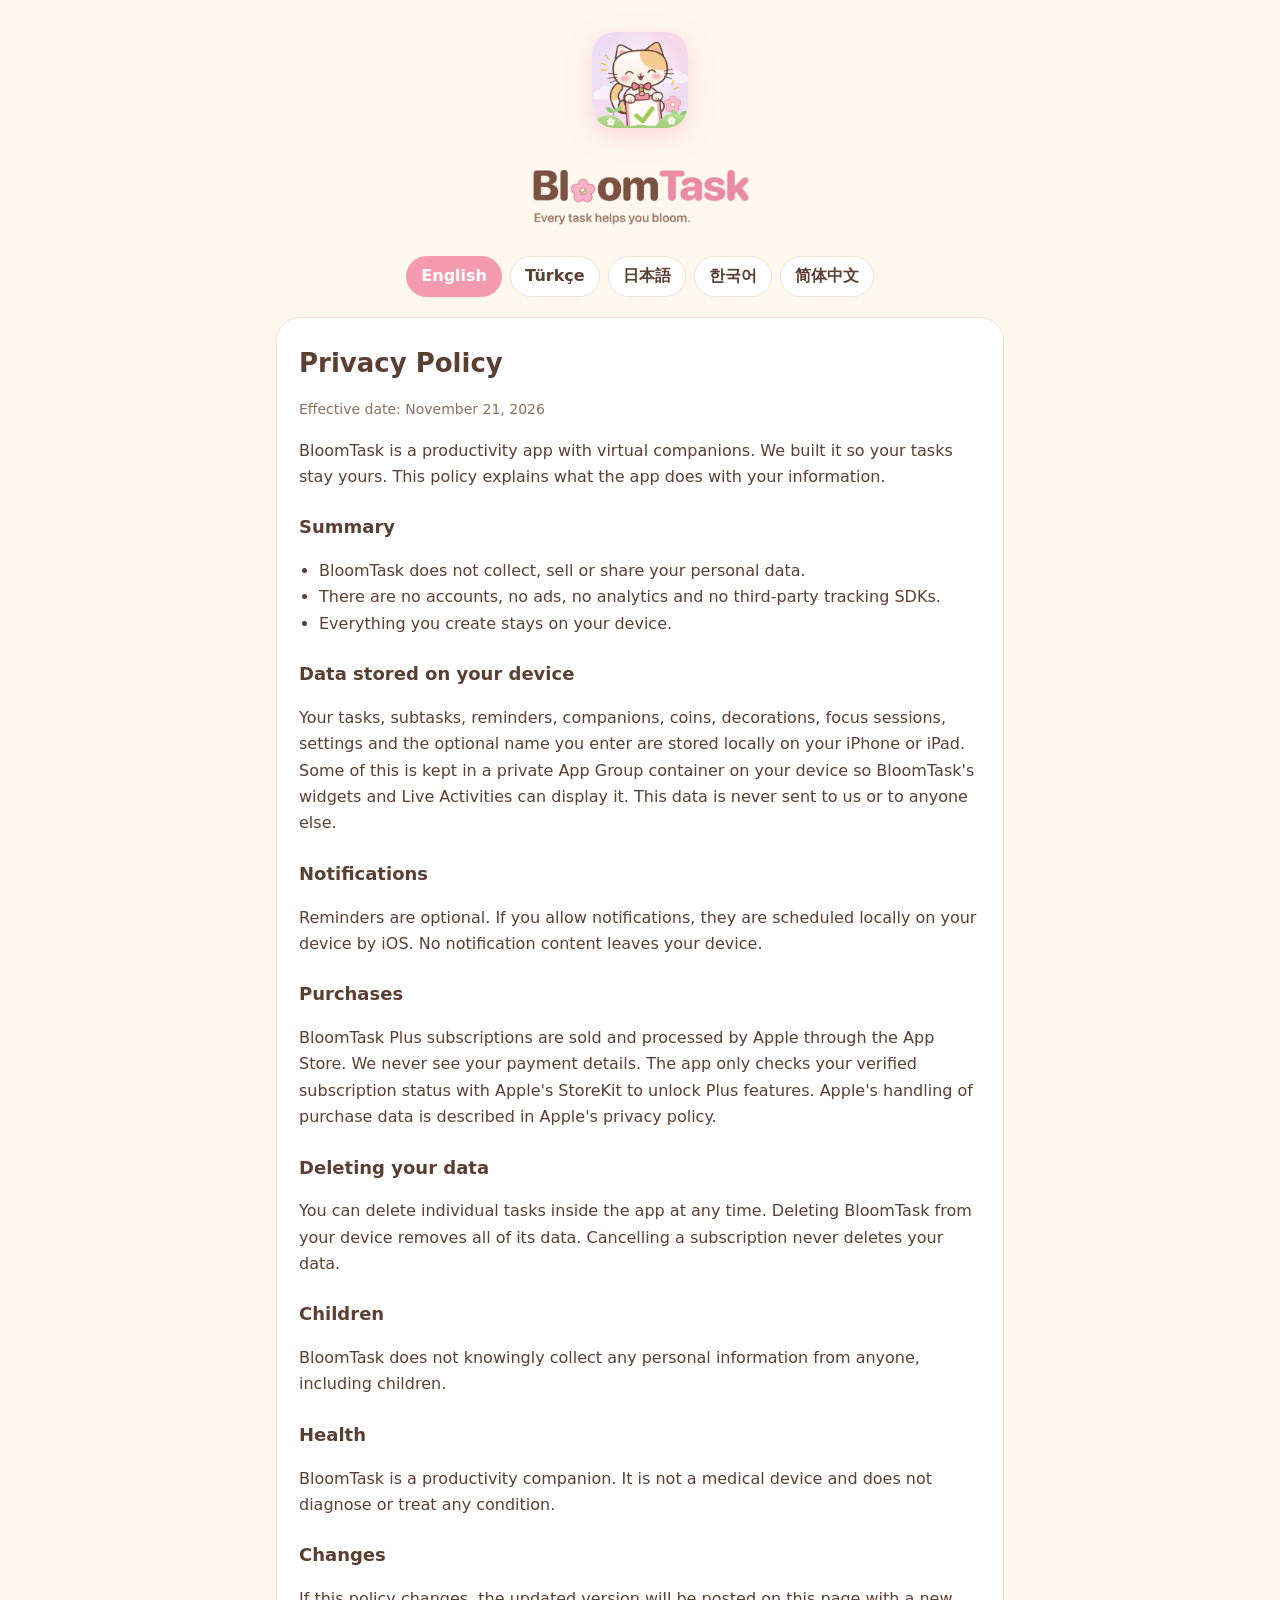
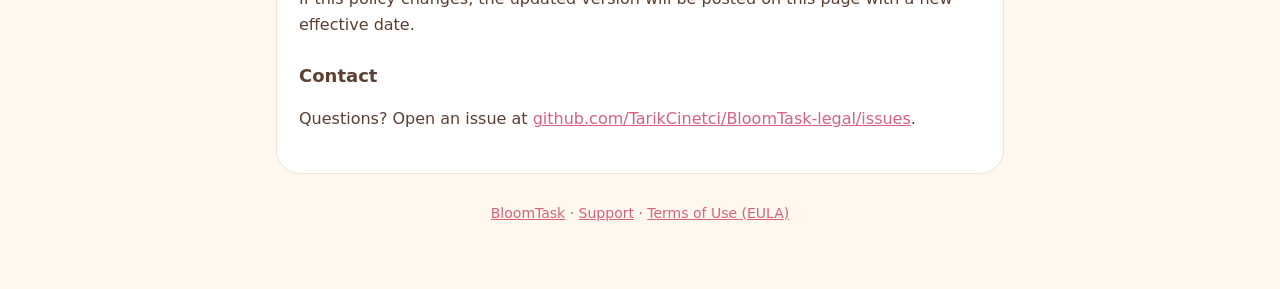
==== privacy.html @ 0ed3ac55 "Privacy policy and support pages Co-Authored-By: Claude Opus 5.5 <noreply@anthropic.com>" ====
<!doctype html>
<html lang="en">
<head>
<meta charset="utf-8">
<meta name="viewport" content="width=device-width, initial-scale=1">
<title>BloomTask Privacy Policy</title>
<meta name="description" content="Privacy Policy for the BloomTask iOS app.">
<link rel="icon" href="icon.png">
<link rel="stylesheet" href="style.css">
<noscript><style>section.lang{display:block;margin-bottom:16px}</style></noscript>
</head>
<body>
<main>
<header>
  <img class="icon" src="icon.png" alt="BloomTask app icon">
  <img class="mark" src="wordmark.png" alt="BloomTask">
</header>
<nav class="langs">
  <a href="#en">English</a><a href="#tr">Türkçe</a><a href="#ja">日本語</a><a href="#ko">한국어</a><a href="#zh">简体中文</a>
</nav>

<section class="lang" id="en">
<h1>Privacy Policy</h1>
<p class="muted">Effective date: November 21, 2026</p>
<p>BloomTask is a productivity app with virtual companions. We built it so your tasks stay yours. This policy explains what the app does with your information.</p>
<h2>Summary</h2>
<ul>
<li>BloomTask does not collect, sell or share your personal data.</li>
<li>There are no accounts, no ads, no analytics and no third-party tracking SDKs.</li>
<li>Everything you create stays on your device.</li>
</ul>
<h2>Data stored on your device</h2>
<p>Your tasks, subtasks, reminders, companions, coins, decorations, focus sessions, settings and the optional name you enter are stored locally on your iPhone or iPad. Some of this is kept in a private App Group container on your device so BloomTask's widgets and Live Activities can display it. This data is never sent to us or to anyone else.</p>
<h2>Notifications</h2>
<p>Reminders are optional. If you allow notifications, they are scheduled locally on your device by iOS. No notification content leaves your device.</p>
<h2>Purchases</h2>
<p>BloomTask Plus subscriptions are sold and processed by Apple through the App Store. We never see your payment details. The app only checks your verified subscription status with Apple's StoreKit to unlock Plus features. Apple's handling of purchase data is described in Apple's privacy policy.</p>
<h2>Deleting your data</h2>
<p>You can delete individual tasks inside the app at any time. Deleting BloomTask from your device removes all of its data. Cancelling a subscription never deletes your data.</p>
<h2>Children</h2>
<p>BloomTask does not knowingly collect any personal information from anyone, including children.</p>
<h2>Health</h2>
<p>BloomTask is a productivity companion. It is not a medical device and does not diagnose or treat any condition.</p>
<h2>Changes</h2>
<p>If this policy changes, the updated version will be posted on this page with a new effective date.</p>
<h2>Contact</h2>
<p>Questions? Open an issue at <a href="https://github.com/TarikCinetci/BloomTask-legal/issues">github.com/TarikCinetci/BloomTask-legal/issues</a>.</p>
</section>

<section class="lang" id="tr">
<h1>Gizlilik Politikası</h1>
<p class="muted">Yürürlük tarihi: 21 Kasım 2026</p>
<p>BloomTask, sevimli dostlarla birlikte kullanılan bir üretkenlik uygulamasıdır. Görevlerin sadece sana ait kalsın diye tasarlandı. Bu politika, uygulamanın bilgilerinle ne yaptığını açıklar.</p>
<h2>Özet</h2>
<ul>
<li>BloomTask kişisel verilerini toplamaz, satmaz ve kimseyle paylaşmaz.</li>
<li>Hesap, reklam, analitik ya da üçüncü taraf izleme aracı yoktur.</li>
<li>Oluşturduğun her şey cihazında kalır.</li>
</ul>
<h2>Cihazında saklanan veriler</h2>
<p>Görevlerin, alt görevlerin, hatırlatmaların, dostların, altınların, dekorasyonların, odak seansların, ayarların ve isteğe bağlı olarak girdiğin isim iPhone ya da iPad'inde yerel olarak saklanır. Bunların bir kısmı, BloomTask widget'ları ve Canlı Etkinlikleri gösterebilsin diye cihazındaki özel bir App Group alanında tutulur. Bu veriler bize ya da başka birine asla gönderilmez.</p>
<h2>Bildirimler</h2>
<p>Hatırlatmalar isteğe bağlıdır. Bildirimlere izin verirsen iOS bunları cihazında yerel olarak planlar. Bildirim içerikleri cihazından çıkmaz.</p>
<h2>Satın alımlar</h2>
<p>BloomTask Plus abonelikleri Apple tarafından App Store üzerinden satılır ve işlenir. Ödeme bilgilerini hiçbir zaman görmeyiz. Uygulama, Plus özelliklerini açmak için yalnızca Apple StoreKit üzerinden doğrulanmış abonelik durumunu kontrol eder. Apple'ın satın alma verilerini nasıl işlediği Apple'ın gizlilik politikasında açıklanmıştır.</p>
<h2>Verilerini silmek</h2>
<p>Görevleri uygulama içinden istediğin zaman silebilirsin. BloomTask'ı cihazından silmek tüm verilerini kaldırır. Aboneliği iptal etmek verilerini asla silmez.</p>
<h2>Çocuklar</h2>
<p>BloomTask, çocuklar dahil hiç kimseden bilerek kişisel bilgi toplamaz.</p>
<h2>Sağlık</h2>
<p>BloomTask bir üretkenlik yardımcısıdır. Tıbbi bir cihaz değildir ve herhangi bir durumu teşhis etmez ya da tedavi etmez.</p>
<h2>Değişiklikler</h2>
<p>Bu politika değişirse güncel hali yeni yürürlük tarihiyle bu sayfada yayınlanır.</p>
<h2>İletişim</h2>
<p>Sorun mu var? <a href="https://github.com/TarikCinetci/BloomTask-legal/issues">github.com/TarikCinetci/BloomTask-legal/issues</a> adresinden bize yazabilirsin.</p>
</section>

<section class="lang" id="ja">
<h1>プライバシーポリシー</h1>
<p class="muted">施行日：2026年11月21日</p>
<p>BloomTaskは、かわいい仲間と一緒に使うタスク管理アプリです。あなたのタスクがあなただけのものであるように作られています。このポリシーでは、アプリがあなたの情報をどのように扱うかを説明します。</p>
<h2>概要</h2>
<ul>
<li>BloomTaskは個人データを収集・販売・共有しません。</li>
<li>アカウント、広告、解析ツール、第三者のトラッキングSDKはありません。</li>
<li>作成したものはすべてあなたのデバイスに保存されます。</li>
</ul>
<h2>デバイスに保存されるデータ</h2>
<p>タスク、サブタスク、リマインダー、仲間、コイン、デコレーション、集中セッション、設定、任意で入力したお名前は、iPhoneまたはiPadにローカル保存されます。一部のデータは、ウィジェットやライブアクティビティで表示するため、デバイス内の非公開App Group領域に保存されます。これらのデータが私たちや第三者に送信されることはありません。</p>
<h2>通知</h2>
<p>リマインダーは任意です。通知を許可した場合、iOSがデバイス上でローカルに予約します。通知の内容がデバイスの外に出ることはありません。</p>
<h2>購入</h2>
<p>BloomTask Plusのサブスクリプションは、AppleがApp Storeを通じて販売・処理します。私たちが支払い情報を見ることはありません。アプリはPlus機能を有効にするため、AppleのStoreKitで確認済みのサブスクリプション状態のみを参照します。購入データの取り扱いについてはAppleのプライバシーポリシーをご覧ください。</p>
<h2>データの削除</h2>
<p>タスクはアプリ内でいつでも削除できます。BloomTaskをデバイスから削除すると、すべてのデータが消去されます。サブスクリプションを解約してもデータが削除されることはありません。</p>
<h2>お子さまについて</h2>
<p>BloomTaskは、お子さまを含め、どなたからも意図的に個人情報を収集することはありません。</p>
<h2>健康について</h2>
<p>BloomTaskは生産性をサポートするアプリです。医療機器ではなく、いかなる症状の診断や治療も行いません。</p>
<h2>変更について</h2>
<p>本ポリシーを変更する場合は、新しい施行日とともにこのページで公開します。</p>
<h2>お問い合わせ</h2>
<p>ご質問は <a href="https://github.com/TarikCinetci/BloomTask-legal/issues">github.com/TarikCinetci/BloomTask-legal/issues</a> までお寄せください。</p>
</section>

<section class="lang" id="ko">
<h1>개인정보 처리방침</h1>
<p class="muted">시행일: 2026년 11월 21일</p>
<p>BloomTask는 귀여운 친구들과 함께하는 생산성 앱입니다. 여러분의 할 일이 오직 여러분의 것으로 남도록 만들었습니다. 이 방침은 앱이 여러분의 정보를 어떻게 다루는지 설명합니다.</p>
<h2>요약</h2>
<ul>
<li>BloomTask는 개인정보를 수집, 판매 또는 공유하지 않습니다.</li>
<li>계정, 광고, 분석 도구, 제3자 추적 SDK가 없습니다.</li>
<li>여러분이 만든 모든 것은 기기에 저장됩니다.</li>
</ul>
<h2>기기에 저장되는 데이터</h2>
<p>할 일, 하위 할 일, 알림, 친구, 코인, 장식, 집중 세션, 설정, 선택적으로 입력한 이름은 iPhone 또는 iPad에 로컬로 저장됩니다. 일부 데이터는 위젯과 실시간 현황에 표시할 수 있도록 기기 내 비공개 App Group 공간에 보관됩니다. 이 데이터는 저희나 다른 누구에게도 전송되지 않습니다.</p>
<h2>알림</h2>
<p>알림은 선택 사항입니다. 알림을 허용하면 iOS가 기기에서 로컬로 예약합니다. 알림 내용은 기기 밖으로 나가지 않습니다.</p>
<h2>구매</h2>
<p>BloomTask Plus 구독은 Apple이 App Store를 통해 판매하고 처리합니다. 저희는 결제 정보를 볼 수 없습니다. 앱은 Plus 기능을 활성화하기 위해 Apple StoreKit에서 확인된 구독 상태만 확인합니다. 구매 데이터 처리에 관한 내용은 Apple의 개인정보 처리방침을 참고하세요.</p>
<h2>데이터 삭제</h2>
<p>할 일은 앱에서 언제든지 삭제할 수 있습니다. 기기에서 BloomTask를 삭제하면 모든 데이터가 지워집니다. 구독을 해지해도 데이터는 삭제되지 않습니다.</p>
<h2>아동</h2>
<p>BloomTask는 아동을 포함한 누구로부터도 고의로 개인정보를 수집하지 않습니다.</p>
<h2>건강</h2>
<p>BloomTask는 생산성 도우미 앱입니다. 의료기기가 아니며 어떠한 상태도 진단하거나 치료하지 않습니다.</p>
<h2>변경 사항</h2>
<p>이 방침이 변경되면 새로운 시행일과 함께 이 페이지에 게시됩니다.</p>
<h2>문의</h2>
<p>궁금한 점은 <a href="https://github.com/TarikCinetci/BloomTask-legal/issues">github.com/TarikCinetci/BloomTask-legal/issues</a>에 남겨 주세요.</p>
</section>

<section class="lang" id="zh">
<h1>隐私政策</h1>
<p class="muted">生效日期：2026年11月21日</p>
<p>BloomTask 是一款与可爱伙伴一起使用的效率应用。我们的设计初衷是让你的任务只属于你。本政策说明应用如何处理你的信息。</p>
<h2>概要</h2>
<ul>
<li>BloomTask 不会收集、出售或分享你的个人数据。</li>
<li>没有账号、广告、数据分析工具或第三方追踪 SDK。</li>
<li>你创建的一切都保存在你的设备上。</li>
</ul>
<h2>存储在设备上的数据</h2>
<p>你的任务、子任务、提醒、伙伴、金币、装饰、专注记录、设置以及你可选填写的名字，均存储在你的 iPhone 或 iPad 本地。其中部分数据保存在设备内私有的 App Group 空间中，以便小组件和实时活动显示。这些数据绝不会发送给我们或任何其他人。</p>
<h2>通知</h2>
<p>提醒是可选的。如果你允许通知，iOS 会在你的设备上本地安排通知。通知内容不会离开你的设备。</p>
<h2>购买</h2>
<p>BloomTask Plus 订阅由 Apple 通过 App Store 销售和处理。我们无法看到你的付款信息。应用仅通过 Apple 的 StoreKit 查询已验证的订阅状态，以解锁 Plus 功能。关于购买数据的处理，请参阅 Apple 的隐私政策。</p>
<h2>删除数据</h2>
<p>你可以随时在应用内删除任务。从设备上删除 BloomTask 将清除其全部数据。取消订阅绝不会删除你的数据。</p>
<h2>儿童</h2>
<p>BloomTask 不会有意收集任何人（包括儿童）的个人信息。</p>
<h2>健康</h2>
<p>BloomTask 是一款效率辅助应用，不是医疗器械，也不会诊断或治疗任何病症。</p>
<h2>变更</h2>
<p>如本政策有变更，更新后的版本将连同新的生效日期发布在本页面。</p>
<h2>联系我们</h2>
<p>如有疑问，请前往 <a href="https://github.com/TarikCinetci/BloomTask-legal/issues">github.com/TarikCinetci/BloomTask-legal/issues</a> 提交问题。</p>
</section>

<footer><a href="index.html">BloomTask</a> · <a href="support.html">Support</a> · <a href="https://www.apple.com/legal/internet-services/itunes/dev/stdeula/">Terms of Use (EULA)</a></footer>
</main>
<script src="lang.js"></script>
</body>
</html>
---- style.css ----
:root{--bg:#FFF8EF;--card:#FFFFFF;--ink:#5B3F33;--soft:#8A6F62;--pink:#F59BB0;--peach:#FFD9B8;--line:#F1E2D3}
@media (prefers-color-scheme:dark){:root{--bg:#2A201C;--card:#352925;--ink:#FBEDE2;--soft:#D8C2B4;--line:#4A3A33}}
*{box-sizing:border-box}
body{margin:0;background:var(--bg);color:var(--ink);font:16px/1.65 ui-rounded,"SF Pro Rounded",-apple-system,"Hiragino Maru Gothic ProN","Apple SD Gothic Neo","PingFang SC",system-ui,sans-serif}
main{max-width:760px;margin:0 auto;padding:32px 16px 64px}
header{text-align:center;margin-bottom:20px}
header img.icon{width:96px;height:96px;border-radius:22px;box-shadow:0 8px 24px rgba(245,155,176,.35)}
header img.mark{display:block;width:240px;max-width:70%;margin:12px auto 0}
nav.langs{display:flex;flex-wrap:wrap;gap:8px;justify-content:center;margin:20px 0}
nav.langs a{padding:6px 14px;border-radius:999px;background:var(--card);border:1.5px solid var(--line);color:var(--ink);text-decoration:none;font-weight:600}
nav.langs a.on{background:var(--pink);border-color:var(--pink);color:#fff}
section.lang{display:none;background:var(--card);border:1.5px solid var(--line);border-radius:24px;padding:24px 22px}
section.lang.on{display:block}
h1{font-size:26px;margin:0 0 4px}
h2{font-size:18px;margin:22px 0 6px}
p,li{color:var(--ink)}
.muted{color:var(--soft);font-size:14px}
a{color:#D9607E}
ul{padding-left:20px}
footer{text-align:center;margin-top:28px;font-size:14px;color:var(--soft)}
.cards{display:grid;gap:12px;grid-template-columns:repeat(auto-fit,minmax(200px,1fr));margin-top:16px}
.cards a{display:block;background:var(--card);border:1.5px solid var(--line);border-radius:20px;padding:18px;text-decoration:none;color:var(--ink);font-weight:700;text-align:center}
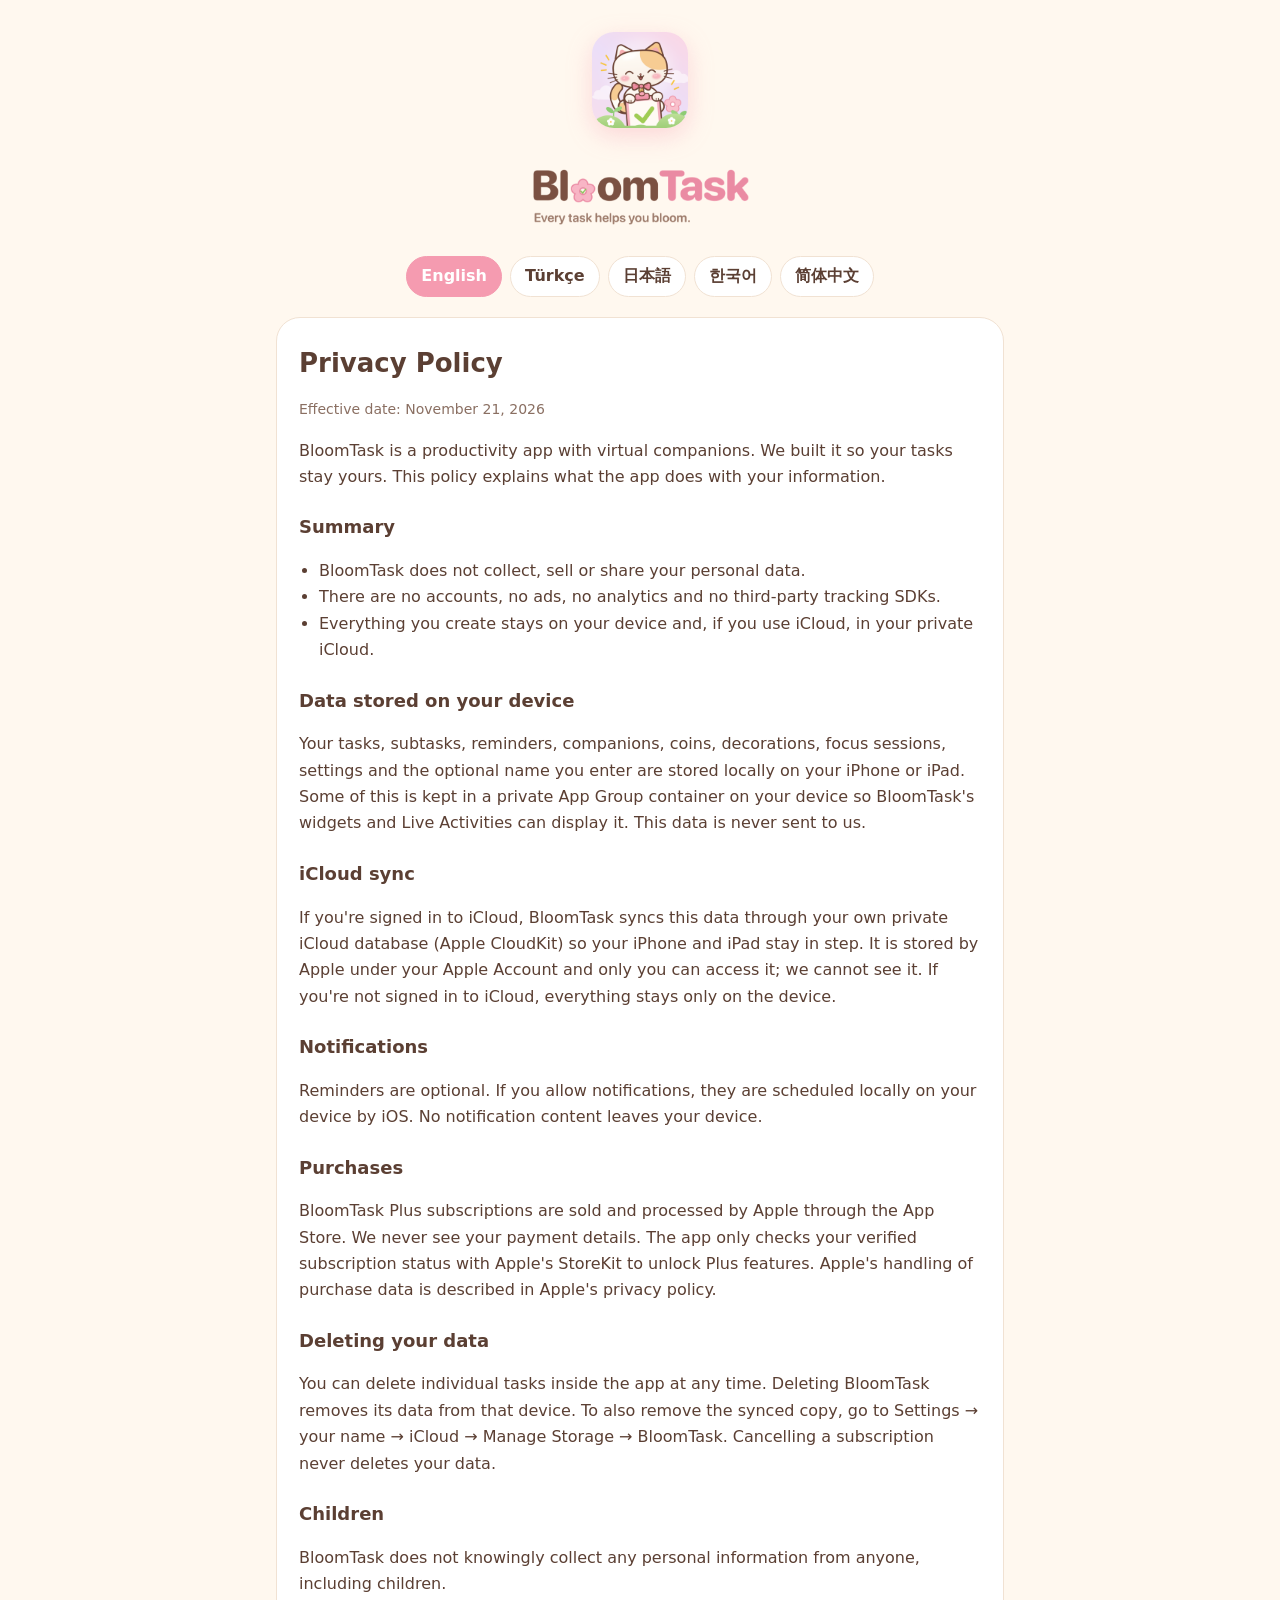
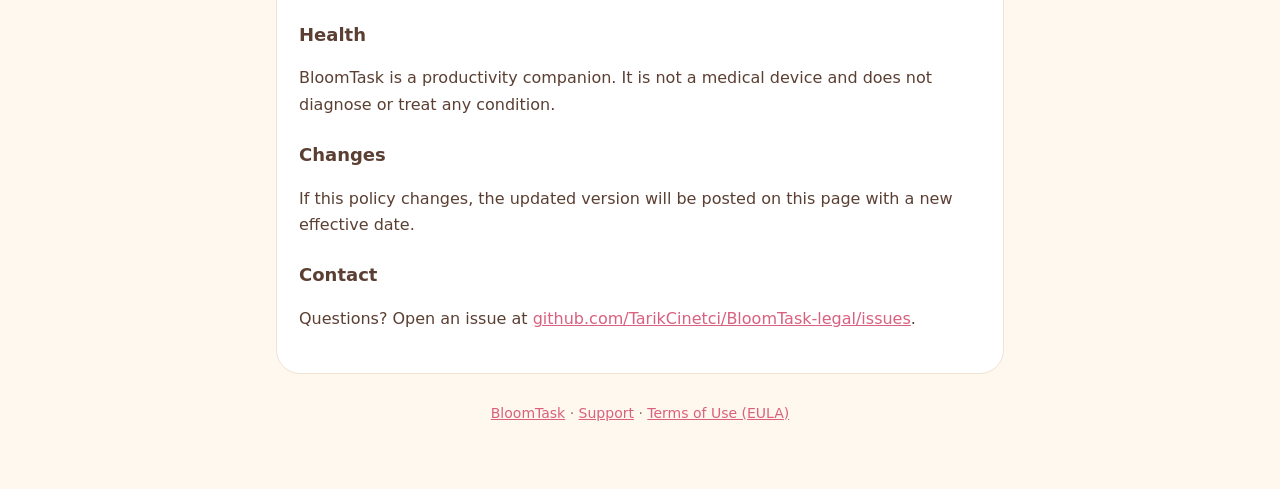
==== commit f8d3cd01: "Privacy & Support: iCloud sync Co-Authored-By: Claude Opus 5.5 <noreply@anthropic.com>" ====
--- a/privacy.html
+++ b/privacy.html
@@ -27,16 +27,18 @@
 <ul>
 <li>BloomTask does not collect, sell or share your personal data.</li>
 <li>There are no accounts, no ads, no analytics and no third-party tracking SDKs.</li>
-<li>Everything you create stays on your device.</li>
+<li>Everything you create stays on your device and, if you use iCloud, in your private iCloud.</li>
 </ul>
 <h2>Data stored on your device</h2>
-<p>Your tasks, subtasks, reminders, companions, coins, decorations, focus sessions, settings and the optional name you enter are stored locally on your iPhone or iPad. Some of this is kept in a private App Group container on your device so BloomTask's widgets and Live Activities can display it. This data is never sent to us or to anyone else.</p>
+<p>Your tasks, subtasks, reminders, companions, coins, decorations, focus sessions, settings and the optional name you enter are stored locally on your iPhone or iPad. Some of this is kept in a private App Group container on your device so BloomTask's widgets and Live Activities can display it. This data is never sent to us.</p>
+<h2>iCloud sync</h2>
+<p>If you're signed in to iCloud, BloomTask syncs this data through your own private iCloud database (Apple CloudKit) so your iPhone and iPad stay in step. It is stored by Apple under your Apple Account and only you can access it; we cannot see it. If you're not signed in to iCloud, everything stays only on the device.</p>
 <h2>Notifications</h2>
 <p>Reminders are optional. If you allow notifications, they are scheduled locally on your device by iOS. No notification content leaves your device.</p>
 <h2>Purchases</h2>
 <p>BloomTask Plus subscriptions are sold and processed by Apple through the App Store. We never see your payment details. The app only checks your verified subscription status with Apple's StoreKit to unlock Plus features. Apple's handling of purchase data is described in Apple's privacy policy.</p>
 <h2>Deleting your data</h2>
-<p>You can delete individual tasks inside the app at any time. Deleting BloomTask from your device removes all of its data. Cancelling a subscription never deletes your data.</p>
+<p>You can delete individual tasks inside the app at any time. Deleting BloomTask removes its data from that device. To also remove the synced copy, go to Settings → your name → iCloud → Manage Storage → BloomTask. Cancelling a subscription never deletes your data.</p>
 <h2>Children</h2>
 <p>BloomTask does not knowingly collect any personal information from anyone, including children.</p>
 <h2>Health</h2>
@@ -55,16 +57,18 @@
 <ul>
 <li>BloomTask kişisel verilerini toplamaz, satmaz ve kimseyle paylaşmaz.</li>
 <li>Hesap, reklam, analitik ya da üçüncü taraf izleme aracı yoktur.</li>
-<li>Oluşturduğun her şey cihazında kalır.</li>
+<li>Oluşturduğun her şey cihazında, iCloud kullanıyorsan özel iCloud alanında kalır.</li>
 </ul>
 <h2>Cihazında saklanan veriler</h2>
-<p>Görevlerin, alt görevlerin, hatırlatmaların, dostların, altınların, dekorasyonların, odak seansların, ayarların ve isteğe bağlı olarak girdiğin isim iPhone ya da iPad'inde yerel olarak saklanır. Bunların bir kısmı, BloomTask widget'ları ve Canlı Etkinlikleri gösterebilsin diye cihazındaki özel bir App Group alanında tutulur. Bu veriler bize ya da başka birine asla gönderilmez.</p>
+<p>Görevlerin, alt görevlerin, hatırlatmaların, dostların, altınların, dekorasyonların, odak seansların, ayarların ve isteğe bağlı olarak girdiğin isim iPhone ya da iPad'inde yerel olarak saklanır. Bunların bir kısmı, BloomTask widget'ları ve Canlı Etkinlikleri gösterebilsin diye cihazındaki özel bir App Group alanında tutulur. Bu veriler asla bize gönderilmez.</p>
+<h2>iCloud eşitleme</h2>
+<p>iCloud'a giriş yaptıysan BloomTask bu verileri, iPhone ve iPad'in aynı kalsın diye kendi özel iCloud veritabanın (Apple CloudKit) üzerinden eşitler. Veriler Apple tarafından senin Apple Hesabın altında saklanır ve yalnızca sen erişebilirsin; biz göremeyiz. iCloud'a giriş yapmadıysan her şey yalnızca cihazında kalır.</p>
 <h2>Bildirimler</h2>
 <p>Hatırlatmalar isteğe bağlıdır. Bildirimlere izin verirsen iOS bunları cihazında yerel olarak planlar. Bildirim içerikleri cihazından çıkmaz.</p>
 <h2>Satın alımlar</h2>
 <p>BloomTask Plus abonelikleri Apple tarafından App Store üzerinden satılır ve işlenir. Ödeme bilgilerini hiçbir zaman görmeyiz. Uygulama, Plus özelliklerini açmak için yalnızca Apple StoreKit üzerinden doğrulanmış abonelik durumunu kontrol eder. Apple'ın satın alma verilerini nasıl işlediği Apple'ın gizlilik politikasında açıklanmıştır.</p>
 <h2>Verilerini silmek</h2>
-<p>Görevleri uygulama içinden istediğin zaman silebilirsin. BloomTask'ı cihazından silmek tüm verilerini kaldırır. Aboneliği iptal etmek verilerini asla silmez.</p>
+<p>Görevleri uygulama içinden istediğin zaman silebilirsin. BloomTask'ı silmek verilerini o cihazdan kaldırır. Eşitlenen kopyayı da silmek için Ayarlar → adın → iCloud → Depolamayı Yönet → BloomTask yolunu izle. Aboneliği iptal etmek verilerini asla silmez.</p>
 <h2>Çocuklar</h2>
 <p>BloomTask, çocuklar dahil hiç kimseden bilerek kişisel bilgi toplamaz.</p>
 <h2>Sağlık</h2>
@@ -83,16 +87,18 @@
 <ul>
 <li>BloomTaskは個人データを収集・販売・共有しません。</li>
 <li>アカウント、広告、解析ツール、第三者のトラッキングSDKはありません。</li>
-<li>作成したものはすべてあなたのデバイスに保存されます。</li>
+<li>作成したものはすべてあなたのデバイスと、iCloudを使う場合はあなたの非公開iCloudに保存されます。</li>
 </ul>
 <h2>デバイスに保存されるデータ</h2>
-<p>タスク、サブタスク、リマインダー、仲間、コイン、デコレーション、集中セッション、設定、任意で入力したお名前は、iPhoneまたはiPadにローカル保存されます。一部のデータは、ウィジェットやライブアクティビティで表示するため、デバイス内の非公開App Group領域に保存されます。これらのデータが私たちや第三者に送信されることはありません。</p>
+<p>タスク、サブタスク、リマインダー、仲間、コイン、デコレーション、集中セッション、設定、任意で入力したお名前は、iPhoneまたはiPadにローカル保存されます。一部のデータは、ウィジェットやライブアクティビティで表示するため、デバイス内の非公開App Group領域に保存されます。これらのデータが私たちに送信されることはありません。</p>
+<h2>iCloud同期</h2>
+<p>iCloudにサインインしている場合、BloomTaskはiPhoneとiPadをそろえるため、あなた専用の非公開iCloudデータベース（Apple CloudKit）でこのデータを同期します。データはあなたのApple Accountのもとで Appleに保管され、アクセスできるのはあなただけです。私たちが見ることはできません。iCloudにサインインしていない場合、データはデバイスの中だけに保存されます。</p>
 <h2>通知</h2>
 <p>リマインダーは任意です。通知を許可した場合、iOSがデバイス上でローカルに予約します。通知の内容がデバイスの外に出ることはありません。</p>
 <h2>購入</h2>
 <p>BloomTask Plusのサブスクリプションは、AppleがApp Storeを通じて販売・処理します。私たちが支払い情報を見ることはありません。アプリはPlus機能を有効にするため、AppleのStoreKitで確認済みのサブスクリプション状態のみを参照します。購入データの取り扱いについてはAppleのプライバシーポリシーをご覧ください。</p>
 <h2>データの削除</h2>
-<p>タスクはアプリ内でいつでも削除できます。BloomTaskをデバイスから削除すると、すべてのデータが消去されます。サブスクリプションを解約してもデータが削除されることはありません。</p>
+<p>タスクはアプリ内でいつでも削除できます。BloomTaskを削除すると、そのデバイスのデータが消去されます。同期されたコピーも消すには、設定 → お名前 → iCloud → ストレージを管理 → BloomTask から削除してください。サブスクリプションを解約してもデータが削除されることはありません。</p>
 <h2>お子さまについて</h2>
 <p>BloomTaskは、お子さまを含め、どなたからも意図的に個人情報を収集することはありません。</p>
 <h2>健康について</h2>
@@ -111,16 +117,18 @@
 <ul>
 <li>BloomTask는 개인정보를 수집, 판매 또는 공유하지 않습니다.</li>
 <li>계정, 광고, 분석 도구, 제3자 추적 SDK가 없습니다.</li>
-<li>여러분이 만든 모든 것은 기기에 저장됩니다.</li>
+<li>여러분이 만든 모든 것은 기기와, iCloud를 사용한다면 나만의 비공개 iCloud에 저장됩니다.</li>
 </ul>
 <h2>기기에 저장되는 데이터</h2>
-<p>할 일, 하위 할 일, 알림, 친구, 코인, 장식, 집중 세션, 설정, 선택적으로 입력한 이름은 iPhone 또는 iPad에 로컬로 저장됩니다. 일부 데이터는 위젯과 실시간 현황에 표시할 수 있도록 기기 내 비공개 App Group 공간에 보관됩니다. 이 데이터는 저희나 다른 누구에게도 전송되지 않습니다.</p>
+<p>할 일, 하위 할 일, 알림, 친구, 코인, 장식, 집중 세션, 설정, 선택적으로 입력한 이름은 iPhone 또는 iPad에 로컬로 저장됩니다. 일부 데이터는 위젯과 실시간 현황에 표시할 수 있도록 기기 내 비공개 App Group 공간에 보관됩니다. 이 데이터는 저희에게 전송되지 않습니다.</p>
+<h2>iCloud 동기화</h2>
+<p>iCloud에 로그인되어 있다면 BloomTask는 iPhone과 iPad가 똑같이 유지되도록 나만의 비공개 iCloud 데이터베이스(Apple CloudKit)를 통해 이 데이터를 동기화해요. 데이터는 Apple 계정 아래 Apple이 보관하며 나만 접근할 수 있고, 저희는 볼 수 없어요. iCloud에 로그인하지 않았다면 모든 데이터는 기기에만 남아요.</p>
 <h2>알림</h2>
 <p>알림은 선택 사항입니다. 알림을 허용하면 iOS가 기기에서 로컬로 예약합니다. 알림 내용은 기기 밖으로 나가지 않습니다.</p>
 <h2>구매</h2>
 <p>BloomTask Plus 구독은 Apple이 App Store를 통해 판매하고 처리합니다. 저희는 결제 정보를 볼 수 없습니다. 앱은 Plus 기능을 활성화하기 위해 Apple StoreKit에서 확인된 구독 상태만 확인합니다. 구매 데이터 처리에 관한 내용은 Apple의 개인정보 처리방침을 참고하세요.</p>
 <h2>데이터 삭제</h2>
-<p>할 일은 앱에서 언제든지 삭제할 수 있습니다. 기기에서 BloomTask를 삭제하면 모든 데이터가 지워집니다. 구독을 해지해도 데이터는 삭제되지 않습니다.</p>
+<p>할 일은 앱에서 언제든지 삭제할 수 있습니다. BloomTask를 삭제하면 해당 기기의 데이터가 지워져요. 동기화된 사본도 지우려면 설정 → 이름 → iCloud → 저장 공간 관리 → BloomTask로 이동하세요. 구독을 해지해도 데이터는 삭제되지 않습니다.</p>
 <h2>아동</h2>
 <p>BloomTask는 아동을 포함한 누구로부터도 고의로 개인정보를 수집하지 않습니다.</p>
 <h2>건강</h2>
@@ -139,16 +147,18 @@
 <ul>
 <li>BloomTask 不会收集、出售或分享你的个人数据。</li>
 <li>没有账号、广告、数据分析工具或第三方追踪 SDK。</li>
-<li>你创建的一切都保存在你的设备上。</li>
+<li>你创建的一切都保存在你的设备上，如使用 iCloud，也保存在你的私有 iCloud 中。</li>
 </ul>
 <h2>存储在设备上的数据</h2>
-<p>你的任务、子任务、提醒、伙伴、金币、装饰、专注记录、设置以及你可选填写的名字，均存储在你的 iPhone 或 iPad 本地。其中部分数据保存在设备内私有的 App Group 空间中，以便小组件和实时活动显示。这些数据绝不会发送给我们或任何其他人。</p>
+<p>你的任务、子任务、提醒、伙伴、金币、装饰、专注记录、设置以及你可选填写的名字，均存储在你的 iPhone 或 iPad 本地。其中部分数据保存在设备内私有的 App Group 空间中，以便小组件和实时活动显示。这些数据绝不会发送给我们。</p>
+<h2>iCloud 同步</h2>
+<p>如果你已登录 iCloud，BloomTask 会通过你自己的私有 iCloud 数据库（Apple CloudKit）同步这些数据，让 iPhone 和 iPad 保持一致。数据由 Apple 保存在你的 Apple 账户下，只有你能访问，我们无法查看。如果未登录 iCloud，所有内容只保存在设备上。</p>
 <h2>通知</h2>
 <p>提醒是可选的。如果你允许通知，iOS 会在你的设备上本地安排通知。通知内容不会离开你的设备。</p>
 <h2>购买</h2>
 <p>BloomTask Plus 订阅由 Apple 通过 App Store 销售和处理。我们无法看到你的付款信息。应用仅通过 Apple 的 StoreKit 查询已验证的订阅状态，以解锁 Plus 功能。关于购买数据的处理，请参阅 Apple 的隐私政策。</p>
 <h2>删除数据</h2>
-<p>你可以随时在应用内删除任务。从设备上删除 BloomTask 将清除其全部数据。取消订阅绝不会删除你的数据。</p>
+<p>你可以随时在应用内删除任务。删除 BloomTask 会清除该设备上的数据。若要同时删除同步的副本，请前往“设置”→ 你的名字 → iCloud → 管理储存空间 → BloomTask。取消订阅绝不会删除你的数据。</p>
 <h2>儿童</h2>
 <p>BloomTask 不会有意收集任何人（包括儿童）的个人信息。</p>
 <h2>健康</h2>
--- a/style.css
+++ b/style.css
@@ -20,3 +20,12 @@
 footer{text-align:center;margin-top:28px;font-size:14px;color:var(--soft)}
 .cards{display:grid;gap:12px;grid-template-columns:repeat(auto-fit,minmax(200px,1fr));margin-top:16px}
 .cards a{display:block;background:var(--card);border:1.5px solid var(--line);border-radius:20px;padding:18px;text-decoration:none;color:var(--ink);font-weight:700;text-align:center}
+.pals{display:grid;grid-template-columns:repeat(4,1fr);gap:10px;margin:12px 0 4px}
+@media (max-width:520px){.pals{grid-template-columns:repeat(2,1fr)}}
+.pal{position:relative;margin:0;background:var(--bg);border:1.5px solid var(--line);border-radius:20px;padding:16px 8px 12px;text-align:center}
+.pal img{width:100%;max-width:128px;height:auto}
+.pal figcaption{display:flex;flex-direction:column;font-size:15px}
+.pal figcaption span{color:var(--soft);font-size:13px}
+.badge{position:absolute;top:-10px;left:50%;transform:translateX(-50%);font-size:12px;font-weight:800;padding:3px 10px;border-radius:999px;color:#fff;white-space:nowrap}
+.badge.free{background:#5FAF6E}
+.badge.plus{background:#D9607E}
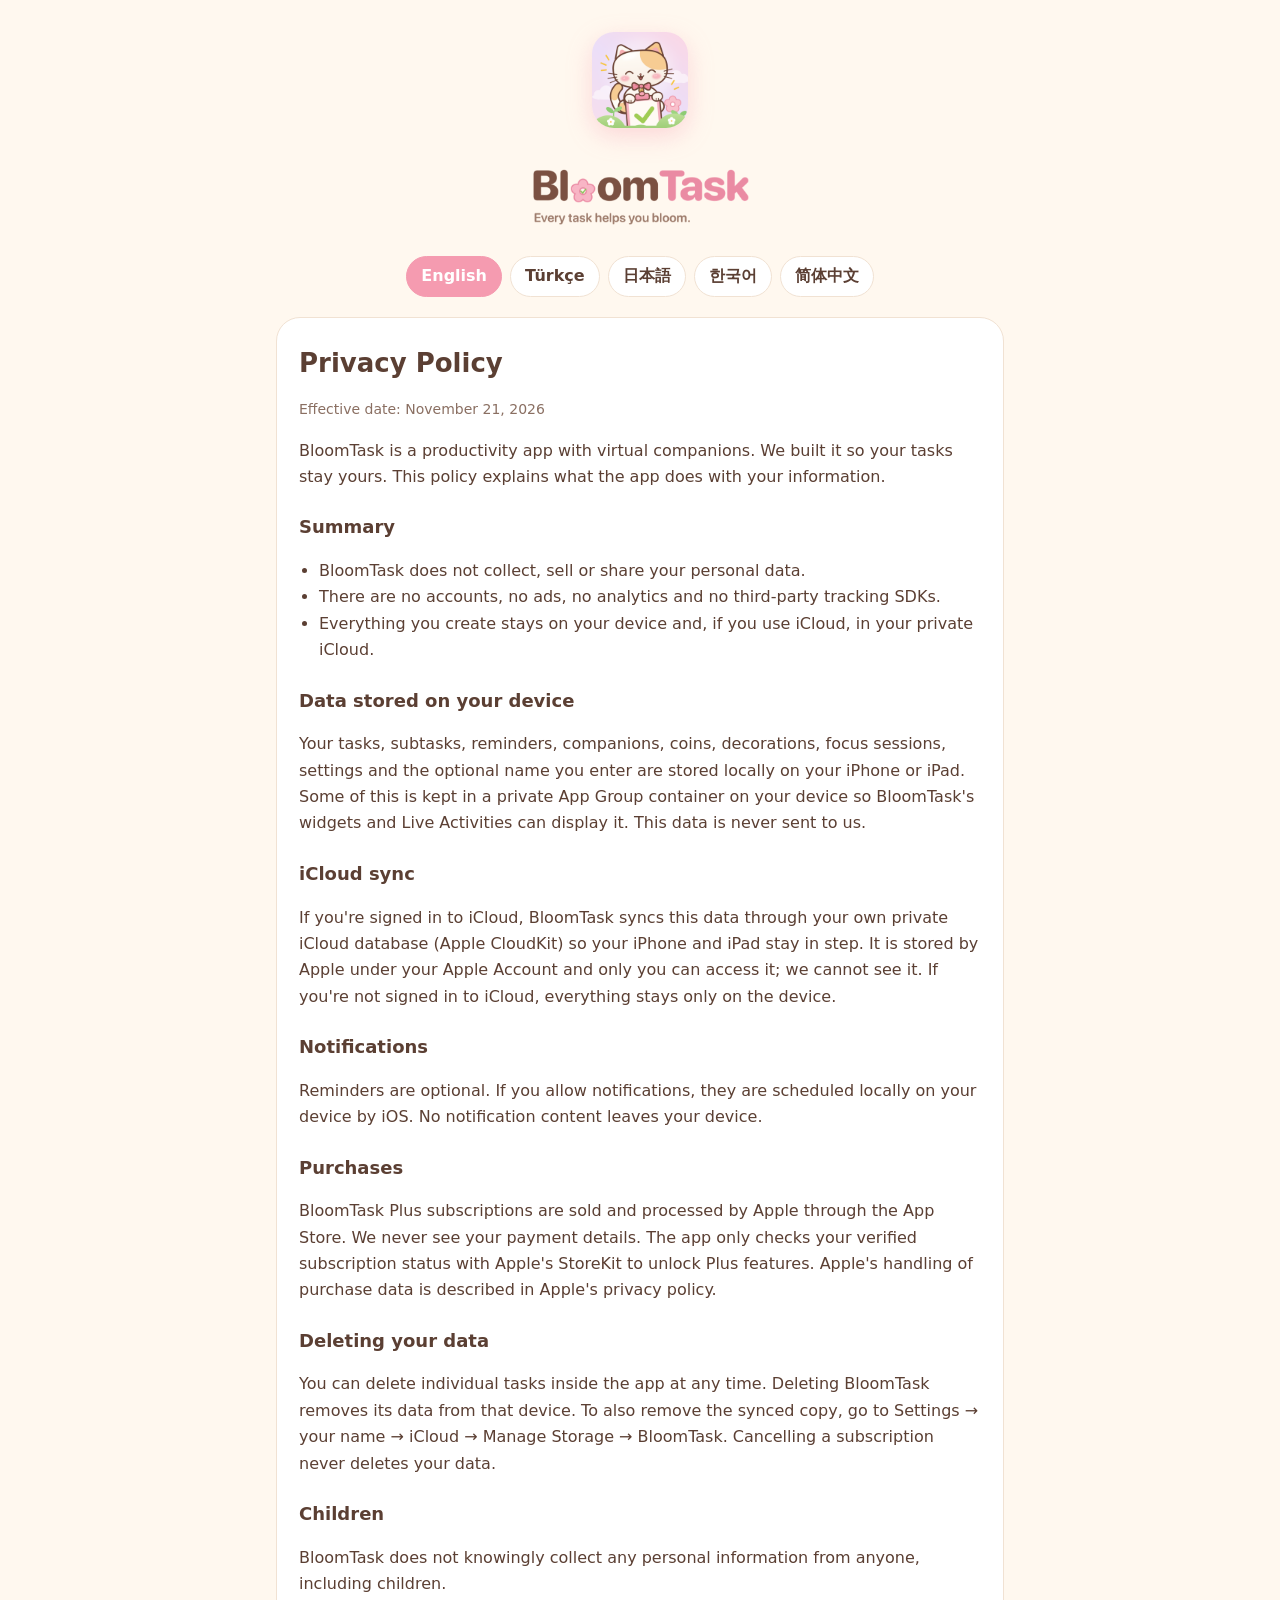
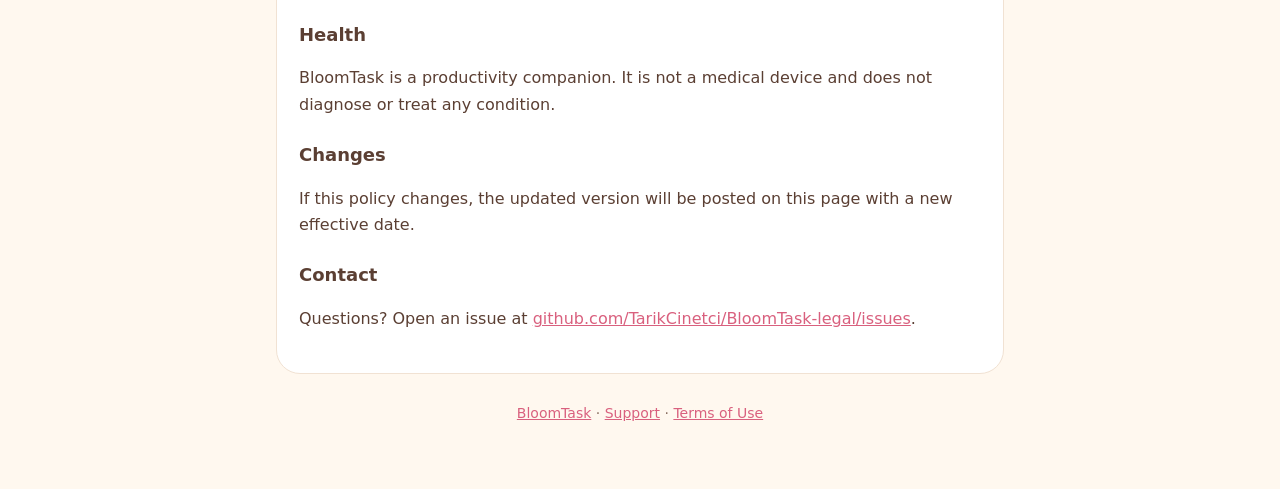
==== commit 2078c78d: "Add Terms of Use (EULA) page in 5 languages Co-Authored-By: Claude Opus 5.5 <noreply@anthropic.com>" ====
--- a/privacy.html
+++ b/privacy.html
@@ -169,7 +169,7 @@
 <p>如有疑问，请前往 <a href="https://github.com/TarikCinetci/BloomTask-legal/issues">github.com/TarikCinetci/BloomTask-legal/issues</a> 提交问题。</p>
 </section>
 
-<footer><a href="index.html">BloomTask</a> · <a href="support.html">Support</a> · <a href="https://www.apple.com/legal/internet-services/itunes/dev/stdeula/">Terms of Use (EULA)</a></footer>
+<footer><a href="index.html">BloomTask</a> · <a href="support.html">Support</a> · <a href="terms.html">Terms of Use</a></footer>
 </main>
 <script src="lang.js"></script>
 </body>
